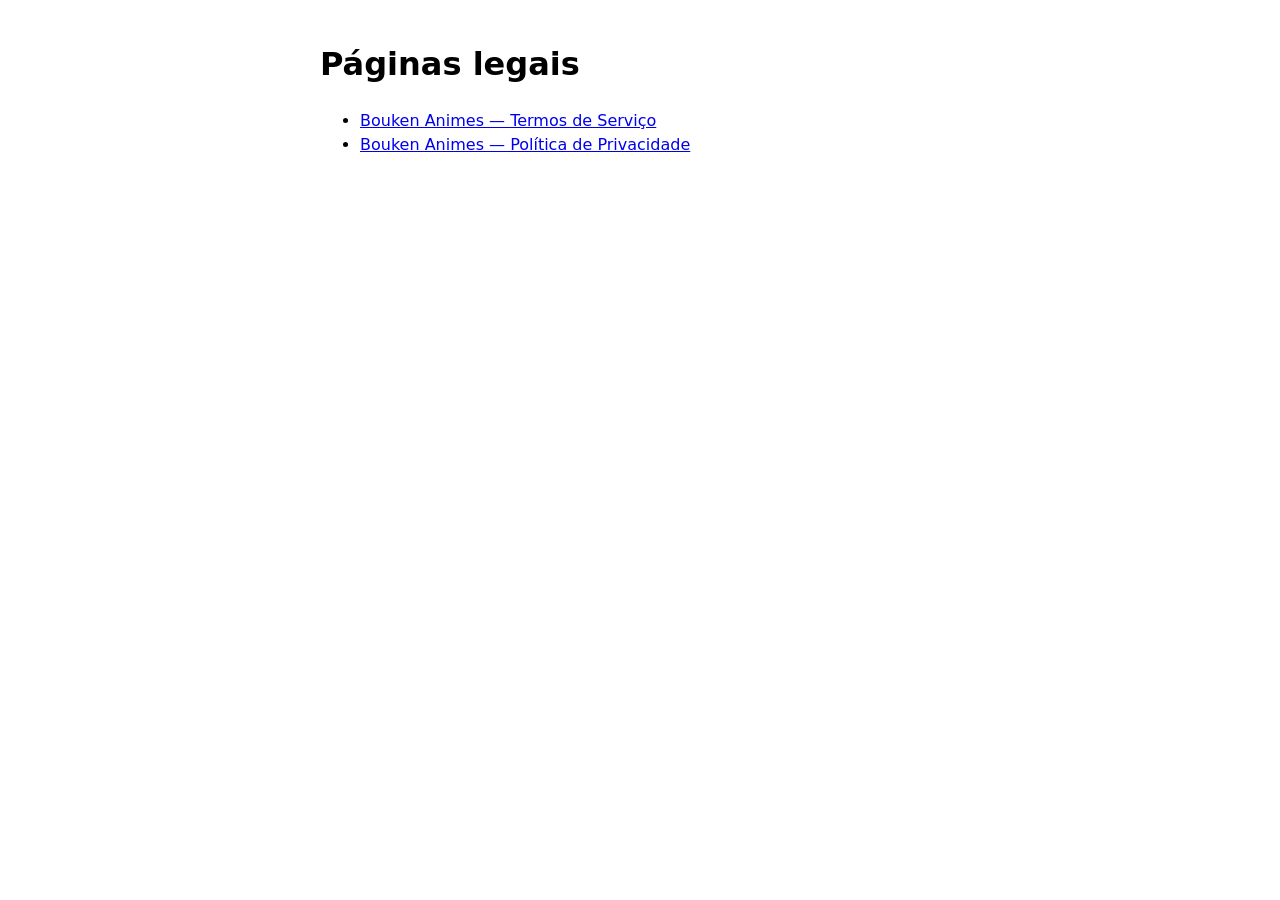
==== index.html @ 4d1ce6a4 "feat: adiciona termos de servico e politica de privacidade do Bouken Animes Paginas estaticas exigid" ====
<!doctype html>
<html lang="pt-BR">
<head>
<meta charset="utf-8">
<title>Legal Pages</title>
<style>body{font-family:system-ui,sans-serif;max-width:640px;margin:40px auto;padding:0 16px;line-height:1.5}</style>
</head>
<body>
<h1>Páginas legais</h1>
<ul>
  <li><a href="bouken-animes/terms.html">Bouken Animes — Termos de Serviço</a></li>
  <li><a href="bouken-animes/privacy.html">Bouken Animes — Política de Privacidade</a></li>
</ul>
</body>
</html>
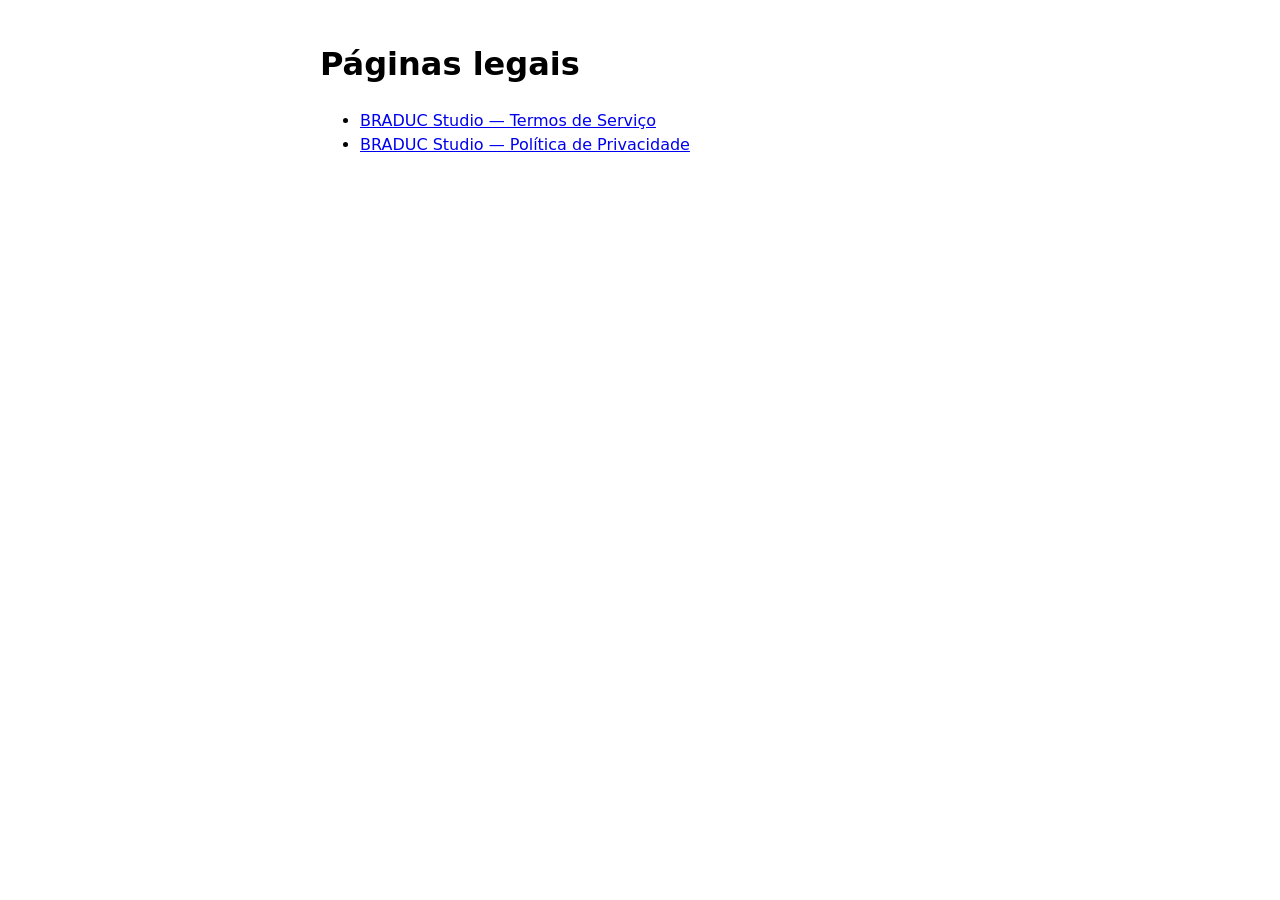
==== commit 857c985b: "fix: rebate para BRADUC Studio, remove branding errado de Bouken Animes Bouken Animes era so um cana" ====
--- a/index.html
+++ b/index.html
@@ -8,8 +8,8 @@
 <body>
 <h1>Páginas legais</h1>
 <ul>
-  <li><a href="bouken-animes/terms.html">Bouken Animes — Termos de Serviço</a></li>
-  <li><a href="bouken-animes/privacy.html">Bouken Animes — Política de Privacidade</a></li>
+  <li><a href="braduc-studio/terms.html">BRADUC Studio — Termos de Serviço</a></li>
+  <li><a href="braduc-studio/privacy.html">BRADUC Studio — Política de Privacidade</a></li>
 </ul>
 </body>
 </html>
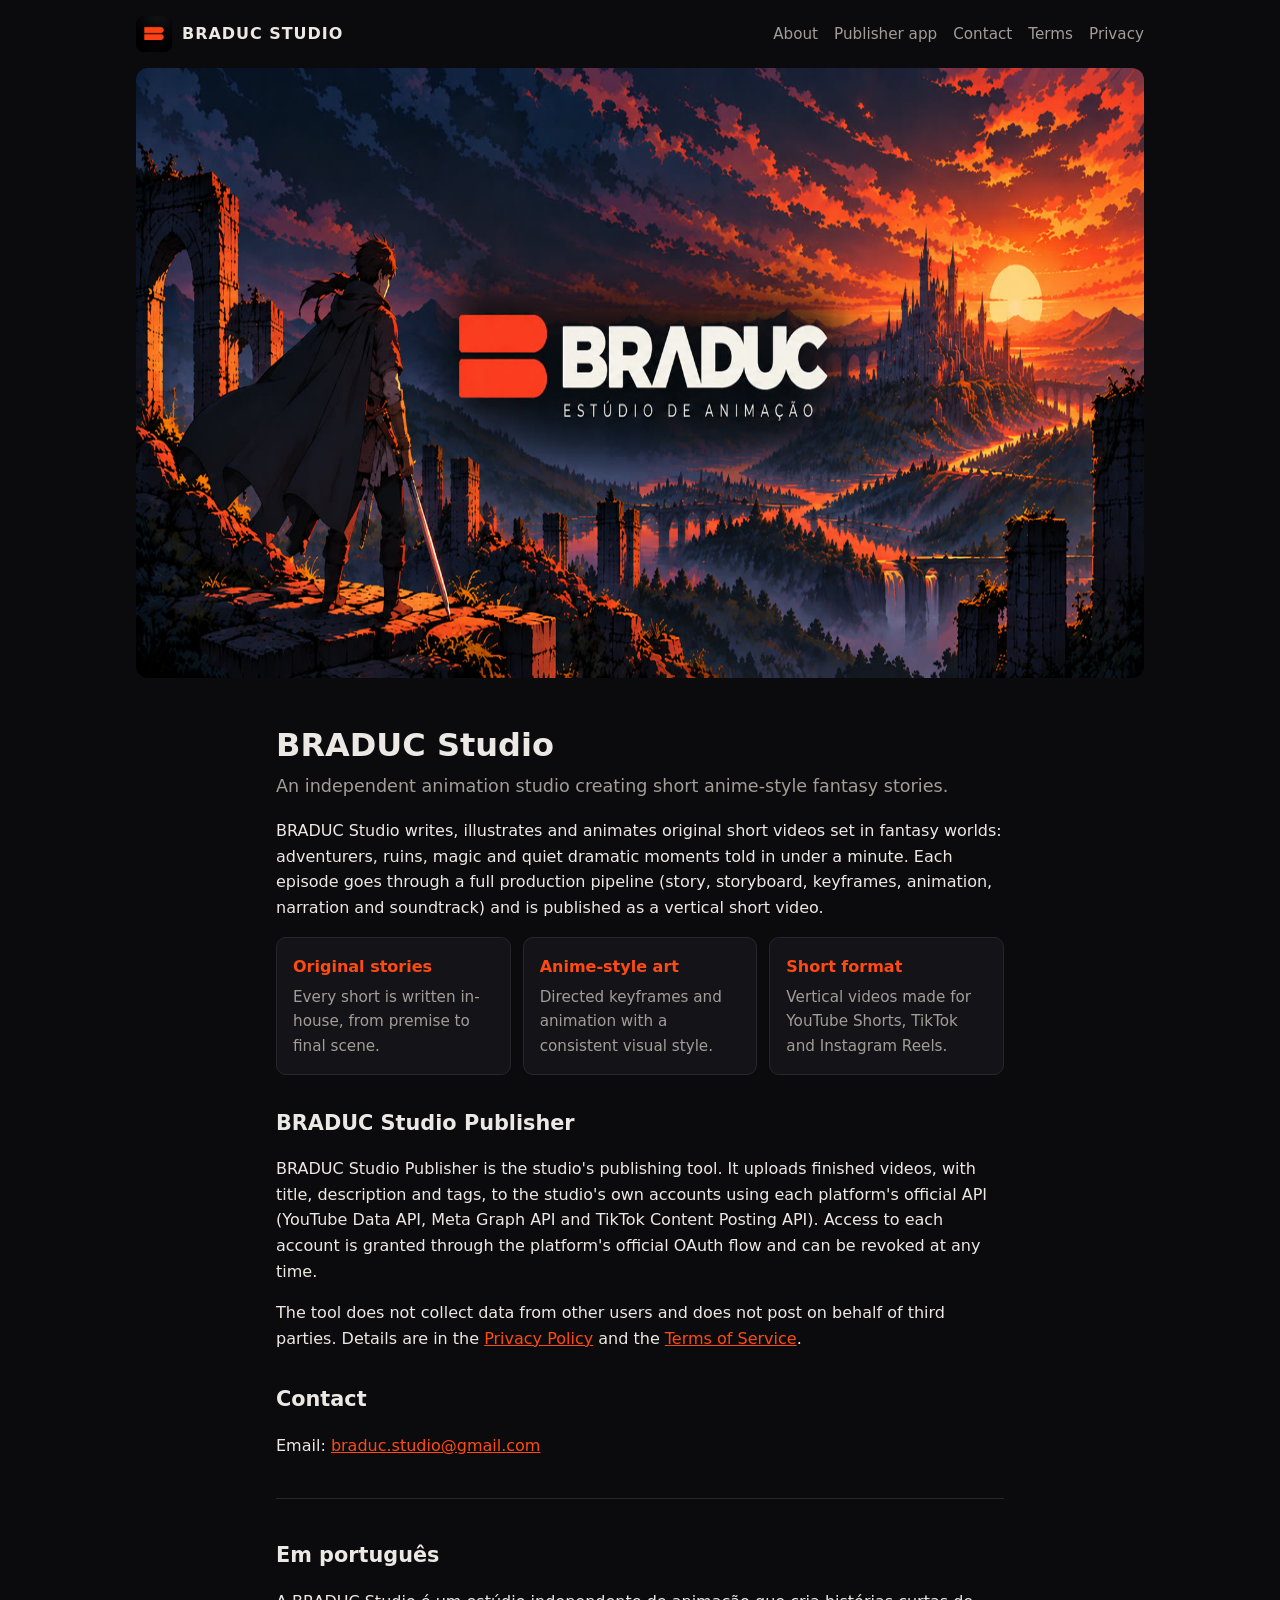
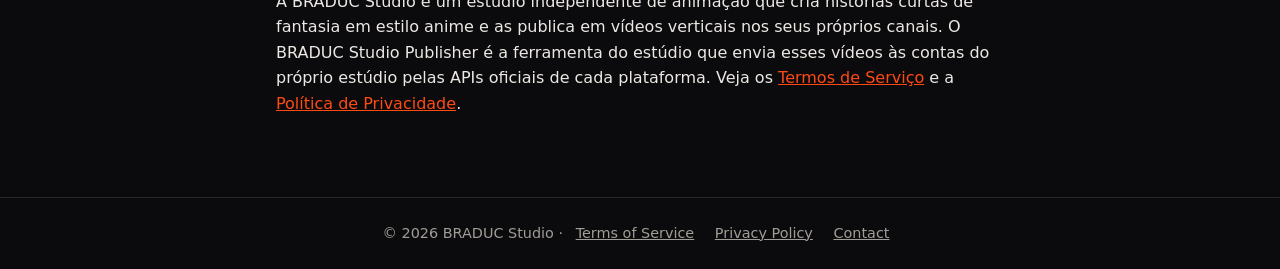
==== commit 11eaeef9: "feat: home completa do BRADUC Studio, favicon igual ao icone do app e paginas legais em ingles Ajust" ====
--- a/index.html
+++ b/index.html
@@ -1,15 +1,60 @@
 <!doctype html>
-<html lang="pt-BR">
+<html lang="en">
 <head>
 <meta charset="utf-8">
-<title>Legal Pages</title>
-<style>body{font-family:system-ui,sans-serif;max-width:640px;margin:40px auto;padding:0 16px;line-height:1.5}</style>
+<meta name="viewport" content="width=device-width,initial-scale=1">
+<title>BRADUC Studio — Animation Studio</title>
+<meta name="description" content="BRADUC Studio produces short anime-style fantasy animations and publishes them on its own social media channels.">
+<link rel="icon" href="favicon.ico" sizes="32x32">
+<link rel="icon" type="image/png" href="assets/favicon-48.png" sizes="48x48">
+<link rel="apple-touch-icon" href="assets/apple-touch-icon.png">
+<link rel="stylesheet" href="assets/style.css">
 </head>
 <body>
-<h1>Páginas legais</h1>
-<ul>
-  <li><a href="braduc-studio/terms.html">BRADUC Studio — Termos de Serviço</a></li>
-  <li><a href="braduc-studio/privacy.html">BRADUC Studio — Política de Privacidade</a></li>
-</ul>
+<header class="top">
+  <a class="brand" href="./"><img src="assets/apple-touch-icon.png" alt="BRADUC logo">BRADUC STUDIO</a>
+  <nav>
+    <a href="#about">About</a>
+    <a href="#publisher">Publisher app</a>
+    <a href="#contact">Contact</a>
+    <a href="braduc-studio/terms.html">Terms</a>
+    <a href="braduc-studio/privacy.html">Privacy</a>
+  </nav>
+</header>
+
+<div class="hero">
+  <img src="assets/banner.jpg" alt="BRADUC — Estúdio de Animação: a cloaked swordsman overlooking a castle at sunset" width="1600" height="610">
+</div>
+
+<main>
+  <h1 id="about">BRADUC Studio</h1>
+  <p class="lead">An independent animation studio creating short anime-style fantasy stories.</p>
+  <p>BRADUC Studio writes, illustrates and animates original short videos set in fantasy worlds: adventurers, ruins, magic and quiet dramatic moments told in under a minute. Each episode goes through a full production pipeline (story, storyboard, keyframes, animation, narration and soundtrack) and is published as a vertical short video.</p>
+
+  <div class="cards">
+    <div class="card"><h3>Original stories</h3><p>Every short is written in-house, from premise to final scene.</p></div>
+    <div class="card"><h3>Anime-style art</h3><p>Directed keyframes and animation with a consistent visual style.</p></div>
+    <div class="card"><h3>Short format</h3><p>Vertical videos made for YouTube Shorts, TikTok and Instagram Reels.</p></div>
+  </div>
+
+  <h2 id="publisher">BRADUC Studio Publisher</h2>
+  <p>BRADUC Studio Publisher is the studio's publishing tool. It uploads finished videos, with title, description and tags, to the studio's own accounts using each platform's official API (YouTube Data API, Meta Graph API and TikTok Content Posting API). Access to each account is granted through the platform's official OAuth flow and can be revoked at any time.</p>
+  <p>The tool does not collect data from other users and does not post on behalf of third parties. Details are in the <a href="braduc-studio/privacy.html">Privacy Policy</a> and the <a href="braduc-studio/terms.html">Terms of Service</a>.</p>
+
+  <h2 id="contact">Contact</h2>
+  <p>Email: <a href="mailto:braduc.studio@gmail.com">braduc.studio@gmail.com</a></p>
+
+  <section class="lang" lang="pt-BR">
+    <h2>Em português</h2>
+    <p>A BRADUC Studio é um estúdio independente de animação que cria histórias curtas de fantasia em estilo anime e as publica em vídeos verticais nos seus próprios canais. O BRADUC Studio Publisher é a ferramenta do estúdio que envia esses vídeos às contas do próprio estúdio pelas APIs oficiais de cada plataforma. Veja os <a href="braduc-studio/terms.html#pt">Termos de Serviço</a> e a <a href="braduc-studio/privacy.html#pt">Política de Privacidade</a>.</p>
+  </section>
+</main>
+
+<footer>
+  © 2026 BRADUC Studio ·
+  <a href="braduc-studio/terms.html">Terms of Service</a>
+  <a href="braduc-studio/privacy.html">Privacy Policy</a>
+  <a href="mailto:braduc.studio@gmail.com">Contact</a>
+</footer>
 </body>
 </html>
--- a/assets/style.css
+++ b/assets/style.css
@@ -0,0 +1,24 @@
+:root{--bg:#0b0b0d;--panel:#141418;--text:#ece9e4;--muted:#a19d97;--accent:#ff4a14;--line:#26262c}
+*{box-sizing:border-box}
+html,body{margin:0;background:var(--bg);color:var(--text);font-family:system-ui,-apple-system,"Segoe UI",Roboto,sans-serif;line-height:1.6}
+a{color:var(--accent)}
+img{max-width:100%;display:block}
+header.top{display:flex;align-items:center;justify-content:space-between;gap:16px;max-width:1040px;margin:0 auto;padding:16px}
+header.top .brand{display:flex;align-items:center;gap:10px;color:var(--text);text-decoration:none;font-weight:800;letter-spacing:.06em}
+header.top .brand img{width:36px;height:36px;border-radius:8px}
+header.top nav{display:flex;gap:16px;flex-wrap:wrap;font-size:.95rem}
+header.top nav a{color:var(--muted);text-decoration:none}
+header.top nav a:hover{color:var(--text)}
+.hero{max-width:1040px;margin:0 auto;padding:0 16px}
+.hero img{border-radius:12px;width:100%}
+main{max-width:760px;margin:0 auto;padding:16px}
+h1{font-size:2rem;line-height:1.2;margin:32px 0 8px}
+h2{font-size:1.3rem;margin:32px 0 8px}
+.lead{color:var(--muted);font-size:1.1rem;margin-top:0}
+.cards{display:grid;grid-template-columns:repeat(auto-fit,minmax(220px,1fr));gap:12px;margin:16px 0}
+.card{background:var(--panel);border:1px solid var(--line);border-radius:10px;padding:16px}
+.card h3{margin:0 0 6px;font-size:1rem;color:var(--accent)}
+.card p{margin:0;color:var(--muted);font-size:.95rem}
+.lang{border-top:1px solid var(--line);margin-top:40px;padding-top:8px}
+footer{border-top:1px solid var(--line);margin-top:48px;padding:24px 16px;text-align:center;color:var(--muted);font-size:.9rem}
+footer a{color:var(--muted);margin:0 8px}
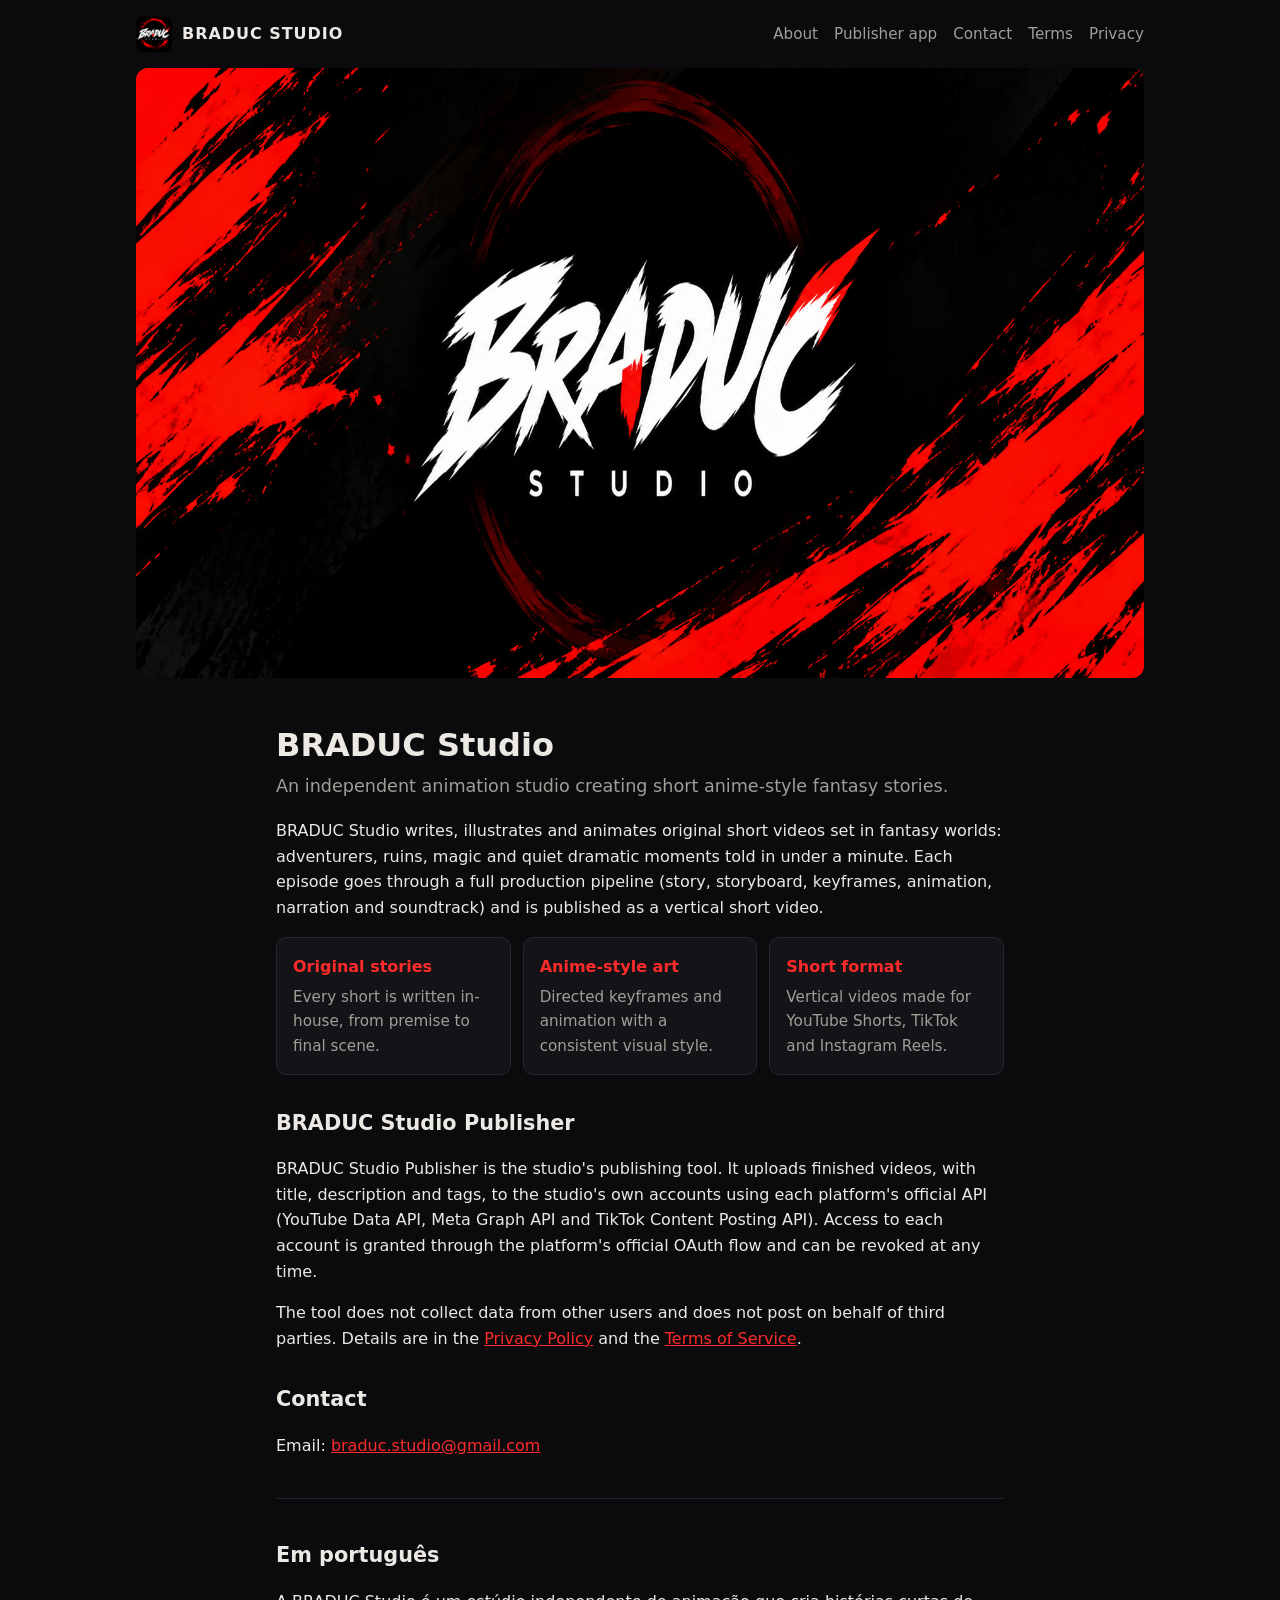
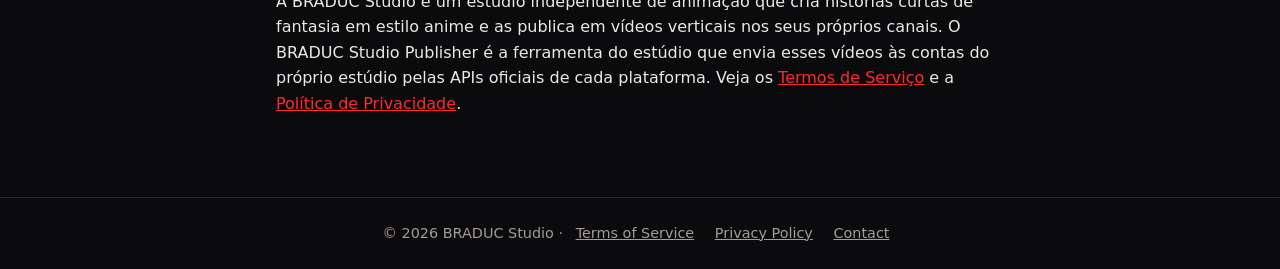
==== commit cdd3d32f: "feat: aplica nova identidade BRADUC (icone do app TikTok como favicon, banner novo) Co-Authored-By: " ====
--- a/index.html
+++ b/index.html
@@ -23,7 +23,7 @@
 </header>
 
 <div class="hero">
-  <img src="assets/banner.jpg" alt="BRADUC — Estúdio de Animação: a cloaked swordsman overlooking a castle at sunset" width="1600" height="610">
+  <img src="assets/banner.jpg" alt="BRADUC Studio logo over red brush strokes" width="1600" height="610">
 </div>
 
 <main>
--- a/assets/style.css
+++ b/assets/style.css
@@ -1,4 +1,4 @@
-:root{--bg:#0b0b0d;--panel:#141418;--text:#ece9e4;--muted:#a19d97;--accent:#ff4a14;--line:#26262c}
+:root{--bg:#0b0b0d;--panel:#141418;--text:#ece9e4;--muted:#a19d97;--accent:#ff2a2a;--line:#26262c}
 *{box-sizing:border-box}
 html,body{margin:0;background:var(--bg);color:var(--text);font-family:system-ui,-apple-system,"Segoe UI",Roboto,sans-serif;line-height:1.6}
 a{color:var(--accent)}
